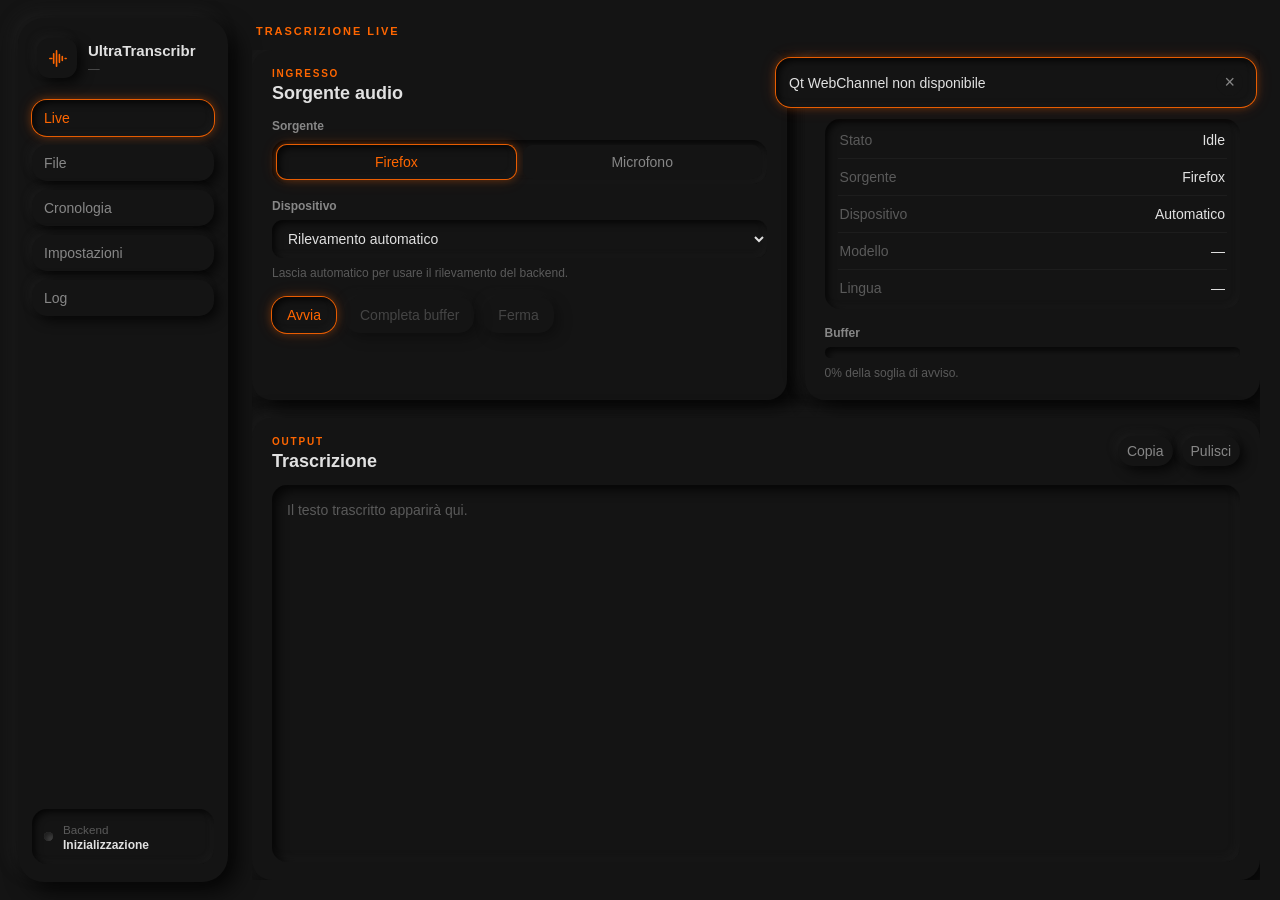
==== ui/web/index.html @ 5ec6c108 "feat(ui): add compact runtime session summaries" ====
<!doctype html>
<html lang="it">
<head>
  <meta charset="utf-8">
  <meta name="viewport" content="width=device-width,initial-scale=1">
  <meta name="color-scheme" content="dark">
  <title>UltraTranscribr</title>
  <link rel="stylesheet" href="styles.css">
  <link rel="stylesheet" href="history.css">
  <link rel="stylesheet" href="models.css">
  <link rel="stylesheet" href="runtime.css">
</head>
<body>
<div class="shell">
  <aside class="sidebar">
    <header class="brand">
      <span class="brand-mark" aria-hidden="true"><svg viewBox="0 0 24 24"><path d="M4 12h2m2-5v10m3-13v16m3-12v8m3-6v4m3-2h1"/></svg></span>
      <div><strong>UltraTranscribr</strong><small id="version">—</small></div>
    </header>
    <nav aria-label="Sezioni">
      <button class="nav active" data-view="live" aria-current="page">Live</button>
      <button class="nav" data-view="file">File</button>
      <button class="nav" data-view="history">Cronologia</button>
      <button class="nav" data-view="settings">Impostazioni</button>
      <button class="nav" data-view="logs">Log</button>
    </nav>
    <div class="backend-state"><span class="orb" id="global-orb" aria-hidden="true"></span><div><small>Backend</small><strong id="global-status">Inizializzazione</strong></div></div>
  </aside>

  <main>
    <header class="topbar"><p class="eyebrow" id="eyebrow">TRASCRIZIONE LIVE</p></header>

    <div id="notice" class="notice" role="status" aria-live="polite" hidden>
      <span id="notice-text"></span>
      <button type="button" id="notice-close" aria-label="Chiudi">×</button>
    </div>

    <section class="view active" data-panel="live">
      <div class="grid two session-grid">
        <section class="card input-card">
          <div class="card-head"><div><p class="kicker">INGRESSO</p><h2>Sorgente audio</h2></div></div>
          <fieldset>
            <legend>Sorgente</legend>
            <div class="segmented">
              <button type="button" class="segment active" data-source="firefox" aria-pressed="true">Firefox</button>
              <button type="button" class="segment" data-source="microphone" aria-pressed="false">Microfono</button>
            </div>
          </fieldset>
          <label for="live-device">Dispositivo</label>
          <select id="live-device"><option value="">Rilevamento automatico</option></select>
          <p class="help">Lascia automatico per usare il rilevamento del backend.</p>
          <div class="actions">
            <button id="live-start" class="button selected" type="button">Avvia</button>
            <button id="live-drain" class="button" type="button" disabled>Completa buffer</button>
            <button id="live-stop" class="button" type="button" disabled>Ferma</button>
          </div>
        </section>

        <section class="card status-card">
          <div class="card-head"><div><p class="kicker">SESSIONE</p><h2>Stato live</h2></div><span class="orb" id="live-orb" aria-hidden="true"></span></div>
          <dl class="metrics session-summary">
            <div><dt>Stato</dt><dd id="live-status">Idle</dd></div>
            <div><dt>Sorgente</dt><dd id="live-source-value">Firefox</dd></div>
            <div><dt>Dispositivo</dt><dd id="live-device-value">Automatico</dd></div>
            <div><dt>Modello</dt><dd id="live-model-value">—</dd></div>
            <div><dt>Lingua</dt><dd id="live-language-value">—</dd></div>
          </dl>
          <label for="buffer-progress">Buffer</label>
          <div class="progress" id="buffer-progress" role="progressbar" aria-valuemin="0" aria-valuemax="100" aria-valuenow="0"><span id="buffer-fill"></span></div>
          <p class="help compact-help"><span id="buffer-value">0%</span> della soglia di avviso.</p>
        </section>
      </div>

      <section class="card transcript-card">
        <div class="card-head"><div><p class="kicker">OUTPUT</p><h2>Trascrizione</h2></div><div class="toolbar"><button type="button" id="live-copy">Copia</button><button type="button" id="live-clear">Pulisci</button></div></div>
        <div id="live-transcript" class="transcript" tabindex="0" aria-live="polite"><p class="placeholder">Il testo trascritto apparirà qui.</p></div>
      </section>
    </section>

    <section class="view" data-panel="file" hidden>
      <div class="grid two session-grid file-session-grid">
        <section class="card input-card">
          <div class="card-head"><div><p class="kicker">MEDIA</p><h2>Trascrivi un file</h2></div></div>
          <label for="file-path">File audio o video</label>
          <div class="picker"><input id="file-path" type="text" readonly placeholder="Nessun file selezionato"><button id="file-pick" type="button">Sfoglia</button></div>
          <label class="toggle-row" for="song-mode"><span><strong>Modalità musica</strong><small>Preserva ripetizioni utili nei testi cantati.</small></span><input id="song-mode" type="checkbox"><i></i></label>
          <label class="toggle-row" for="isolate-vocals"><span><strong>Isola voce</strong><small>Usa Demucs se installato; solo in modalità musica.</small></span><input id="isolate-vocals" type="checkbox" disabled><i></i></label>
          <div class="actions"><button id="file-start" class="button selected" type="button">Trascrivi</button><button id="file-stop" class="button" type="button" disabled>Ferma</button></div>
        </section>

        <section class="card status-card">
          <div class="card-head"><div><p class="kicker">SESSIONE</p><h2>Elaborazione file</h2></div><span class="orb" id="file-orb" aria-hidden="true"></span></div>
          <dl class="metrics session-summary">
            <div><dt>Stato</dt><dd id="file-status">Idle</dd></div>
            <div><dt>Modello</dt><dd id="file-model-value">—</dd></div>
            <div><dt>Lingua</dt><dd id="file-language-value">—</dd></div>
            <div><dt>File</dt><dd id="file-name-value">—</dd></div>
          </dl>
          <div class="progress" id="file-progress" role="progressbar" aria-valuemin="0" aria-valuemax="100" aria-valuenow="0"><span id="file-fill"></span></div>
          <p class="help compact-help">Avanzamento: <span id="file-progress-value">0%</span>.</p>
        </section>
      </div>

      <section class="card transcript-card">
        <div class="card-head"><div><p class="kicker">OUTPUT</p><h2>Trascrizione file</h2></div><div class="toolbar"><button type="button" id="file-copy">Copia</button><button type="button" id="file-clear">Pulisci</button></div></div>
        <div id="file-transcript" class="transcript" tabindex="0" aria-live="polite"><p class="placeholder">Il testo trascritto apparirà qui.</p></div>
      </section>
    </section>

    <section class="view scroll-view" data-panel="history" hidden>
      <div class="history-grid">
        <section class="card">
          <div class="card-head"><div><p class="kicker">AUTOSAVE</p><h2>Trascrizioni recenti</h2></div><div class="toolbar"><button type="button" id="history-refresh">Aggiorna</button></div></div>
          <div id="history-list" class="history-list" aria-live="polite"><p class="empty-state">Nessuna trascrizione salvata.</p></div>
        </section>
        <section class="card">
          <div class="card-head">
            <div><p class="kicker">SESSIONE</p><h2 id="history-title">Seleziona una trascrizione</h2></div>
            <div class="toolbar"><button type="button" id="history-copy" disabled>Copia</button><button type="button" id="history-export" disabled>Esporta .txt</button><button type="button" id="history-delete" disabled>Elimina</button></div>
          </div>
          <dl class="history-meta" id="history-meta" hidden>
            <div><dt>Tipo</dt><dd id="history-kind">—</dd></div><div><dt>Stato</dt><dd id="history-status">—</dd></div><div><dt>Modello</dt><dd id="history-model">—</dd></div><div><dt>Lingua</dt><dd id="history-language">—</dd></div><div><dt>Avvio</dt><dd id="history-started">—</dd></div><div><dt>Sorgente</dt><dd id="history-source">—</dd></div>
          </dl>
          <div id="history-transcript" class="transcript history-transcript" tabindex="0"><p class="placeholder">Il contenuto della sessione selezionata apparirà qui.</p></div>
        </section>
      </div>
      <section class="card recovery-card">
        <div class="card-head"><div><p class="kicker">RECOVERY</p><h2>Audio non trascritto</h2></div></div>
        <p class="help">I recovery WAV possono essere ritrascritti con il modello e la lingua correnti. Il file originale resta disponibile finché non lo elimini esplicitamente.</p>
        <div id="recovery-list" class="recovery-list"><p class="empty-state">Nessun audio da recuperare.</p></div>
      </section>
    </section>

    <section class="view scroll-view" data-panel="settings" hidden>
      <form id="settings-form">
        <div class="settings-grid">
          <section class="card"><div class="card-head"><div><p class="kicker">TRASCRIZIONE</p><h2>Riconoscimento</h2></div></div><div class="fields two">
            <div><label for="s-model">Modello</label><select id="s-model" name="model_size"></select></div><div><label for="s-language">Lingua</label><input id="s-language" name="language" type="text" spellcheck="false"></div>
            <div><label for="s-source">Sorgente predefinita</label><select id="s-source" name="audio_source"><option value="firefox">Firefox</option><option value="microphone">Microfono</option></select></div><div><label for="s-beam">Beam size</label><input id="s-beam" name="beam_size" type="number" min="1" max="64"></div>
          </div><label class="toggle-row" for="s-vad"><span><strong>VAD</strong><small>Voice activity detection del server.</small></span><input id="s-vad" name="vad_filter" type="checkbox"><i></i></label><div class="fields two"><div><label for="s-vad-silence">Silenzio VAD (ms)</label><input id="s-vad-silence" name="vad_min_silence_ms" type="number" min="0" max="10000"></div><div><label for="s-buffer">Soglia buffer</label><input id="s-buffer" name="buffer_warn_threshold" type="number" min="1"></div></div></section>
          <section class="card"><div class="card-head"><div><p class="kicker">AUDIO</p><h2>Acquisizione</h2></div></div><div class="fields two"><div><label for="s-chunk">Chunk (ms)</label><input id="s-chunk" name="chunk_ms" type="number" min="100" max="10000" step="100"></div><div><label for="s-channels">Canali</label><select id="s-channels" name="channels"><option value="1">Mono</option><option value="2">Stereo</option></select></div><div class="wide"><label for="s-sink">Sink/dispositivo forzato</label><input id="s-sink" name="sink_name" type="text" placeholder="Vuoto = automatico"></div><div class="wide"><label for="s-keyword">Keyword ricerca sink</label><input id="s-keyword" name="sink_search_keyword" type="text"></div></div></section>
          <section class="card model-manager-card"><div class="card-head"><div><p class="kicker">MODELLI</p><h2>Gestione modelli Whisper</h2></div><div class="toolbar"><button type="button" id="models-refresh">Aggiorna</button></div></div><p class="help">Scarica in anticipo i modelli disponibili o libera spazio. I download interrotti vengono ripresi dal file parziale quando possibile.</p><div id="model-list" class="model-list" aria-live="polite"><p class="model-empty">Lettura modelli in corso…</p></div></section>
          <section class="card"><div class="card-head"><div><p class="kicker">BACKEND</p><h2>SYCL</h2></div></div><div class="fields two"><div><label for="s-port">Porta server</label><input id="s-port" name="server_port" type="number" min="1" max="65535"></div><div><label for="s-gpu">GPU layers</label><input id="s-gpu" name="gpu_layers" type="number" min="0"></div><div><label for="s-compute">Compute type</label><input id="s-compute" name="compute_type" type="text"></div><div><label for="s-device">Device</label><input id="s-device" value="sycl" readonly></div><div><label for="s-rate">Sample rate</label><input id="s-rate" value="16000 Hz" readonly></div><div><label for="s-dtype">Formato</label><input id="s-dtype" value="float32" readonly></div></div><p class="help">I parametri di avvio di whisper-server vengono applicati integralmente al successivo avvio dell'app.</p></section>
          <section class="card"><div class="card-head"><div><p class="kicker">FINESTRA</p><h2>Dimensioni</h2></div></div><div class="fields two"><div><label for="s-width">Larghezza</label><input id="s-width" name="window_width" type="number" min="1200"></div><div><label for="s-height">Altezza</label><input id="s-height" name="window_height" type="number" min="800"></div></div><p class="help">Dimensione minima supportata: 1200 × 800.</p></section>
          <section class="card"><div class="card-head"><div><p class="kicker">CRONOLOGIA</p><h2>Conservazione</h2></div></div><div class="fields"><div><label for="s-retention">Conserva per giorni</label><input id="s-retention" name="history_retention_days" type="number" min="0" max="3650"></div></div><p class="help">Default 90 giorni. Imposta 0 per conservare le trascrizioni senza scadenza automatica.</p></section>
        </div>
        <section class="card save-card"><div><p class="kicker">SALVATAGGIO</p><h2>Applica configurazione</h2><p class="help">I valori vengono validati dal modello Settings Python.</p></div><button id="settings-save" class="button selected" type="submit">Salva impostazioni</button></section>
      </form>
    </section>

    <section class="view scroll-view" data-panel="logs" hidden>
      <div class="logs-grid">
        <section class="card"><div class="card-head"><div><p class="kicker">RUNTIME</p><h2>Log applicazione</h2></div><div class="toolbar"><label class="check"><input id="log-auto" type="checkbox" checked> Auto-scroll</label><button id="log-refresh" type="button">Aggiorna</button><button id="log-copy" type="button">Copia</button></div></div><pre id="log-output" class="log" tabindex="0">In attesa del bridge Python…</pre></section>
        <section class="card"><div class="card-head"><div><p class="kicker">AUDIO</p><h2>Diagnostica dispositivi</h2></div><button id="diagnostics-run" class="button" type="button">Esegui</button></div><p class="help">Interroga gli strumenti già presenti nel backend per sounddevice e PulseAudio/PipeWire.</p><pre id="diagnostics-output" class="log compact" tabindex="0">Nessuna diagnostica eseguita.</pre></section>
      </div>
    </section>
  </main>
</div>
<script src="qrc:///qtwebchannel/qwebchannel.js"></script>
<script src="app.js"></script>
</body>
</html>
---- ui/web/styles.css ----
:root {
  --surface: rgb(20, 20, 20);
  --accent: rgb(255, 102, 0);
  --text-primary: rgb(225, 225, 225);
  --text-secondary: rgb(135, 135, 135);
  --text-muted: rgb(90, 90, 90);
  --accent-border: rgba(255, 102, 0, .88);
  --accent-glow: rgba(255, 102, 0, .36);
  --accent-glow-soft: rgba(255, 102, 0, .16);
  --shadow-raised: 9px 9px 22px rgba(0, 0, 0, .78), -7px -7px 18px rgba(75, 75, 75, .15);
  --shadow-raised-soft: 5px 5px 12px rgba(0, 0, 0, .66), -4px -4px 10px rgba(75, 75, 75, .12);
  --shadow-inset: inset 5px 5px 11px rgba(0, 0, 0, .72), inset -4px -4px 9px rgba(75, 75, 75, .11);
  --shadow-inset-small: inset 3px 3px 7px rgba(0, 0, 0, .72), inset -3px -3px 6px rgba(75, 75, 75, .10);
  --shadow-active: inset 3px 3px 7px rgba(0, 0, 0, .72), inset -3px -3px 6px rgba(75, 75, 75, .10), 0 0 0 1px var(--accent-border), 0 0 8px var(--accent-glow), 0 0 17px var(--accent-glow-soft);
  --radius-xl: 26px;
  --radius-lg: 20px;
  --radius-md: 15px;
  --radius-sm: 11px;
}

* { box-sizing: border-box; }
html, body { margin: 0; width: 100%; height: 100%; overflow: hidden; background: var(--surface); color: var(--text-primary); font-family: Inter, ui-sans-serif, -apple-system, BlinkMacSystemFont, "Segoe UI", sans-serif; }
body { font-size: 14px; }
button, input, select { font: inherit; color: inherit; }
button { cursor: pointer; }
button:disabled, input:disabled, select:disabled { opacity: .42; cursor: not-allowed; }
svg { stroke: currentColor; stroke-width: 1.7; stroke-linecap: round; stroke-linejoin: round; fill: none; }
[hidden] { display: none !important; }

.shell { width: 100%; height: 100vh; min-height: 0; display: grid; grid-template-columns: 210px minmax(0, 1fr); gap: 22px; padding: 18px; overflow: hidden; background: var(--surface); }
.sidebar, .card, .notice { background: var(--surface); box-shadow: var(--shadow-raised); }
.sidebar { height: 100%; min-height: 0; overflow: hidden; border-radius: var(--radius-xl); padding: 18px 14px; display: flex; flex-direction: column; gap: 20px; }
.brand { display: flex; align-items: center; gap: 11px; padding: 2px 5px; }
.brand-mark { width: 40px; height: 40px; display: grid; place-items: center; border-radius: 13px; background: var(--surface); box-shadow: var(--shadow-raised-soft); color: var(--accent); }
.brand-mark svg { width: 23px; height: 23px; }
.brand strong { display: block; font-size: 15px; }
.brand small, .backend-state small { display: block; color: var(--text-muted); margin-top: 2px; }
.sidebar nav { display: grid; gap: 9px; }
.nav, .toolbar button, .picker button, #notice-close { border: 0; background: var(--surface); color: var(--text-secondary); border-radius: var(--radius-md); padding: 10px 12px; box-shadow: var(--shadow-raised-soft); transition: color 180ms ease, box-shadow 220ms ease, transform 180ms ease; text-align: left; }
.nav:hover, .toolbar button:hover, .picker button:hover { color: var(--text-primary); box-shadow: 7px 7px 16px rgba(0, 0, 0, .72), -5px -5px 13px rgba(75, 75, 75, .14); }
.nav:active, .toolbar button:active, .picker button:active, .button:active { transform: scale(.98); box-shadow: var(--shadow-inset-small); }
.nav.active { color: var(--accent); box-shadow: var(--shadow-active); }
.backend-state { margin-top: auto; padding: 12px; display: flex; align-items: center; gap: 10px; border-radius: var(--radius-md); box-shadow: var(--shadow-inset-small); background: var(--surface); }
.backend-state strong { display: block; font-size: 12px; margin-top: 2px; }
.orb { display: inline-block; width: 9px; height: 9px; border-radius: 50%; background: var(--text-muted); box-shadow: var(--shadow-inset-small); flex: 0 0 auto; }
.orb.active { background: var(--accent); box-shadow: 0 0 0 1px var(--accent-border), 0 0 9px var(--accent-glow); }

main { min-width: 0; min-height: 0; height: 100%; overflow: hidden; padding: 2px; display: flex; flex-direction: column; }
.topbar { flex: 0 0 auto; padding: 5px 4px 13px; }
.eyebrow, .kicker { margin: 0; color: var(--accent); font-size: 10px; font-weight: 800; letter-spacing: .18em; }
.eyebrow { font-size: 11px; }
.notice { position: fixed; z-index: 1000; top: 58px; right: 24px; width: min(480px, calc(100vw - 48px)); border-radius: var(--radius-md); padding: 11px 13px; display: flex; align-items: center; justify-content: space-between; gap: 12px; color: var(--text-secondary); box-shadow: var(--shadow-active); }
.notice.error { color: var(--text-primary); }
#notice-close { padding: 3px 8px; box-shadow: none; font-size: 18px; }

.view { min-width: 0; min-height: 0; flex: 1 1 auto; }
.view.active { display: flex; flex-direction: column; overflow: hidden; }
.scroll-view.active { overflow: auto; padding: 2px 8px 10px 2px; scrollbar-gutter: stable; }
.grid, .settings-grid, .logs-grid { display: grid; gap: 18px; }
.grid.two { grid-template-columns: minmax(0, 1.08fr) minmax(300px, .92fr); }
.session-grid { flex: 0 0 auto; }
.settings-grid { grid-template-columns: repeat(2, minmax(0, 1fr)); }
.logs-grid { grid-template-columns: minmax(0, 1.35fr) minmax(300px, .65fr); }

.card { border-radius: var(--radius-lg); padding: 18px 20px; margin-bottom: 18px; }
.card-head { display: flex; align-items: flex-start; justify-content: space-between; gap: 14px; margin-bottom: 15px; }
.card h2 { font-size: 18px; margin: 4px 0 0; }
.help { color: var(--text-muted); font-size: 12px; line-height: 1.4; margin: 7px 0 13px; }
.compact-help { margin-bottom: 0; }
label, legend { display: block; color: var(--text-secondary); font-size: 12px; font-weight: 650; margin: 0 0 7px; }
fieldset { border: 0; padding: 0; margin: 0 0 15px; }
legend { padding: 0; }
.segmented { display: grid; grid-template-columns: 1fr 1fr; gap: 7px; padding: 5px; border-radius: var(--radius-md); background: var(--surface); box-shadow: var(--shadow-inset-small); }
.segment { border: 0; border-radius: 10px; padding: 9px; background: var(--surface); color: var(--text-secondary); transition: color 180ms ease, box-shadow 220ms ease, transform 180ms ease; }
.segment.active { color: var(--accent); box-shadow: var(--shadow-active); }
.segment:active { transform: scale(.98); }
input, select { width: 100%; border: 0; outline: 0; border-radius: var(--radius-sm); padding: 10px 12px; background: var(--surface); box-shadow: var(--shadow-inset-small); color: var(--text-primary); transition: box-shadow 220ms ease; color-scheme: dark; }
select { appearance: auto; }
input::placeholder { color: var(--text-muted); }
input[readonly] { color: var(--text-muted); }
.fields { display: grid; gap: 13px; margin: 14px 0; }
.fields.two { grid-template-columns: repeat(2, minmax(0, 1fr)); }
.fields .wide { grid-column: 1 / -1; }
.actions, .toolbar, .picker, .save-card { display: flex; align-items: center; gap: 9px; }
.actions { flex-wrap: wrap; margin-top: 15px; }
.button { border: 0; border-radius: var(--radius-md); padding: 10px 15px; background: var(--surface); color: var(--text-secondary); box-shadow: var(--shadow-raised-soft); transition: color 180ms ease, box-shadow 220ms ease, transform 180ms ease; }
.button:hover { color: var(--text-primary); }
.button.selected { color: var(--accent); box-shadow: var(--shadow-active); }
.picker { align-items: stretch; }
.picker input { min-width: 0; flex: 1; }
.picker button { white-space: nowrap; }
.toggle-row { display: flex; align-items: center; justify-content: space-between; gap: 16px; margin: 12px 0; padding: 11px 13px; border-radius: var(--radius-md); background: var(--surface); box-shadow: var(--shadow-inset-small); cursor: pointer; }
.toggle-row span { min-width: 0; }
.toggle-row strong, .toggle-row small { display: block; }
.toggle-row strong { color: var(--text-primary); font-size: 13px; }
.toggle-row small { color: var(--text-muted); font-weight: 400; line-height: 1.35; margin-top: 2px; }
.toggle-row input { position: absolute; opacity: 0; width: 1px; height: 1px; }
.toggle-row i { width: 40px; height: 22px; flex: 0 0 auto; border-radius: 99px; background: var(--surface); box-shadow: var(--shadow-inset-small); position: relative; }
.toggle-row i::after { content: ""; position: absolute; top: 4px; left: 5px; width: 14px; height: 14px; border-radius: 50%; background: var(--text-muted); box-shadow: var(--shadow-raised-soft); transition: left 180ms ease, background 180ms ease, box-shadow 220ms ease; }
.toggle-row input:checked + i { box-shadow: var(--shadow-active); }
.toggle-row input:checked + i::after { left: 21px; background: var(--accent); box-shadow: 0 0 8px var(--accent-glow); }
.toggle-row input:focus-visible + i { outline: 1px solid var(--accent); outline-offset: 3px; box-shadow: var(--shadow-active); }

.metrics { display: grid; gap: 0; margin: 0 0 17px; border-radius: var(--radius-md); box-shadow: var(--shadow-inset-small); padding: 3px 13px; }
.metrics div { display: flex; justify-content: space-between; gap: 16px; padding: 10px 2px; border-top: 1px solid rgba(255, 255, 255, .04); }
.metrics div:first-child { border-top: 0; }
.metrics dt { color: var(--text-muted); }
.metrics dd { margin: 0; color: var(--text-primary); text-align: right; }
.progress { height: 11px; padding: 3px; border-radius: 99px; background: var(--surface); box-shadow: var(--shadow-inset-small); overflow: hidden; }
.progress span { display: block; width: 0; height: 100%; border-radius: 99px; background: var(--accent); box-shadow: 0 0 8px rgba(255, 102, 0, .25); transition: width 220ms ease; }
.transcript-card { flex: 1 1 auto; min-height: 0; margin-bottom: 0; display: flex; flex-direction: column; }
.transcript-card .card-head { flex: 0 0 auto; margin-bottom: 13px; }
.transcript { flex: 1 1 auto; min-height: 105px; overflow: auto; padding: 15px; border-radius: var(--radius-md); background: var(--surface); box-shadow: var(--shadow-inset); line-height: 1.55; white-space: pre-wrap; }
.placeholder { color: var(--text-muted); margin: 0; }
.toolbar { flex-wrap: wrap; justify-content: flex-end; }
.toolbar button { padding: 7px 9px; text-align: center; }
.check { margin: 0; display: flex; align-items: center; gap: 6px; font-weight: 500; }
.check input { width: auto; box-shadow: none; accent-color: var(--accent); }
.save-card { justify-content: space-between; }
.save-card .help { margin-bottom: 0; }
.log { min-height: 260px; max-height: 54vh; overflow: auto; margin: 0; padding: 15px; border-radius: var(--radius-md); background: var(--surface); box-shadow: var(--shadow-inset); color: var(--text-secondary); font: 12px/1.55 ui-monospace, SFMono-Regular, Menlo, Consolas, monospace; white-space: pre-wrap; word-break: break-word; }
.log.compact { min-height: 180px; max-height: 32vh; }
.transcript::-webkit-scrollbar, .log::-webkit-scrollbar, .scroll-view::-webkit-scrollbar { width: 9px; }
.transcript::-webkit-scrollbar-thumb, .log::-webkit-scrollbar-thumb, .scroll-view::-webkit-scrollbar-thumb { background: rgb(52, 52, 52); border: 3px solid var(--surface); border-radius: 99px; }

button:focus-visible, input:focus-visible, select:focus-visible, .transcript:focus-visible, .log:focus-visible { outline: 1px solid var(--accent); outline-offset: 3px; box-shadow: 0 0 0 1px var(--accent-border), 0 0 9px var(--accent-glow); }

@media (max-height: 780px) {
  .shell { padding: 14px; gap: 18px; }
  .sidebar { padding: 14px 12px; gap: 15px; }
  .brand-mark { width: 36px; height: 36px; }
  .nav { padding: 8px 10px; }
  .topbar { padding-bottom: 9px; }
  .card { padding: 14px 16px; margin-bottom: 14px; }
  .card-head { margin-bottom: 11px; }
  fieldset { margin-bottom: 11px; }
  .help { margin: 5px 0 9px; }
  .actions { margin-top: 11px; }
  .metrics { margin-bottom: 12px; }
  .metrics div { padding: 8px 2px; }
  .toggle-row { margin: 9px 0; padding: 9px 11px; }
  .transcript { min-height: 80px; padding: 12px; }
}

@media (max-width: 1120px) {
  .grid.two, .logs-grid { grid-template-columns: 1fr; }
  .session-grid { overflow: auto; padding-right: 5px; }
  .transcript-card { flex: 0 0 min(34vh, 280px); }
  .settings-grid { grid-template-columns: 1fr; }
}

@media (max-width: 820px) {
  .shell { grid-template-columns: 1fr; grid-template-rows: auto minmax(0, 1fr); padding: 12px; gap: 14px; }
  .sidebar { height: auto; overflow: visible; padding: 12px; gap: 12px; }
  .brand { display: none; }
  .sidebar nav { grid-template-columns: repeat(4, minmax(0, 1fr)); }
  .nav { text-align: center; padding: 9px 5px; }
  .backend-state { display: none; }
  main { min-height: 0; }
  .topbar { padding: 1px 2px 9px; }
}

@media (max-width: 590px) {
  .sidebar nav { grid-template-columns: repeat(2, minmax(0, 1fr)); }
  .card { padding: 14px; border-radius: var(--radius-md); }
  .fields.two { grid-template-columns: 1fr; }
  .settings-grid { gap: 0; }
  .save-card { align-items: flex-start; flex-direction: column; }
  .save-card .button { width: 100%; }
  .toolbar { justify-content: flex-start; }
  .notice { top: 16px; right: 16px; width: calc(100vw - 32px); }
}

@media (prefers-reduced-motion: reduce) {
  *, *::before, *::after { scroll-behavior: auto !important; transition-duration: .01ms !important; animation-duration: .01ms !important; animation-iteration-count: 1 !important; }
}
---- ui/web/history.css ----
.history-grid {
  display: grid;
  grid-template-columns: minmax(320px, .72fr) minmax(0, 1.28fr);
  gap: 18px;
}

.history-list,
.recovery-list {
  display: grid;
  gap: 9px;
}

.history-list {
  max-height: 56vh;
  overflow: auto;
  padding: 3px 8px 3px 3px;
}

.history-item {
  width: 100%;
  border: 0;
  border-radius: var(--radius-md);
  padding: 12px 13px;
  text-align: left;
  background: var(--surface);
  color: var(--text-secondary);
  box-shadow: var(--shadow-raised-soft);
}

.history-item:hover,
.history-item.active {
  color: var(--text-primary);
}

.history-item.active {
  box-shadow: var(--shadow-active);
}

.history-item strong,
.history-item small,
.history-item span {
  display: block;
}

.history-item strong {
  color: var(--text-primary);
  margin-bottom: 5px;
}

.history-item span {
  font-size: 12px;
  color: var(--text-secondary);
}

.history-item small {
  color: var(--text-muted);
  margin-top: 5px;
  white-space: nowrap;
  overflow: hidden;
  text-overflow: ellipsis;
}

.history-meta {
  display: grid;
  grid-template-columns: repeat(2, minmax(0, 1fr));
  gap: 8px 16px;
  margin-bottom: 13px;
}

.history-meta div {
  min-width: 0;
}

.history-meta dt {
  color: var(--text-muted);
  font-size: 11px;
  margin-bottom: 3px;
}

.history-meta dd {
  margin: 0;
  overflow: hidden;
  text-overflow: ellipsis;
  white-space: nowrap;
}

.history-transcript {
  min-height: 270px;
  max-height: 48vh;
}

.recovery-card {
  margin-bottom: 0;
}

.recovery-item {
  display: grid;
  grid-template-columns: minmax(0, 1fr) auto;
  gap: 12px;
  align-items: center;
  padding: 10px 12px;
  border-radius: var(--radius-md);
  box-shadow: var(--shadow-inset-small);
}

.recovery-item strong,
.recovery-item small {
  display: block;
}

.recovery-item strong {
  overflow: hidden;
  text-overflow: ellipsis;
  white-space: nowrap;
}

.recovery-item small {
  color: var(--text-muted);
  margin-top: 3px;
  overflow: hidden;
  text-overflow: ellipsis;
  white-space: nowrap;
}

.recovery-actions {
  display: flex;
  align-items: center;
  justify-content: flex-end;
  gap: 8px;
}

.compact-button {
  padding: 7px 10px;
  white-space: nowrap;
}

.empty-state {
  color: var(--text-muted);
  margin: 0;
  padding: 14px;
  border-radius: var(--radius-md);
  box-shadow: var(--shadow-inset-small);
}

.history-list::-webkit-scrollbar { width: 9px; }
.history-list::-webkit-scrollbar-thumb {
  background: rgb(52, 52, 52);
  border: 3px solid var(--surface);
  border-radius: 99px;
}

@media (max-width: 1120px) {
  .history-grid { grid-template-columns: 1fr; }
  .history-list { max-height: 32vh; }
}

@media (max-width: 760px) {
  .recovery-item { grid-template-columns: 1fr; }
  .recovery-actions { justify-content: flex-start; }
}
---- ui/web/models.css ----
.model-manager-card {
  grid-column: 1 / -1;
}

.model-list {
  display: grid;
  gap: 10px;
}

.model-row {
  display: grid;
  grid-template-columns: minmax(160px, .9fr) minmax(260px, 1.5fr) auto;
  gap: 16px;
  align-items: center;
  padding: 12px 14px;
  border-radius: var(--radius-md);
  background: var(--surface);
  box-shadow: var(--shadow-inset-small);
}

.model-main,
.model-progress-wrap {
  min-width: 0;
}

.model-main strong,
.model-main small {
  display: block;
}

.model-main strong {
  color: var(--text-primary);
  margin-bottom: 4px;
}

.model-main small,
.model-progress-label {
  color: var(--text-muted);
  font-size: 11px;
}

.model-status-line {
  display: flex;
  align-items: center;
  gap: 8px;
  margin-bottom: 7px;
}

.model-state {
  color: var(--text-secondary);
  font-size: 12px;
  font-weight: 700;
}

.model-state.installed {
  color: var(--accent);
}

.model-progress-wrap .progress {
  margin-bottom: 5px;
}

.model-actions {
  display: flex;
  gap: 8px;
  justify-content: flex-end;
}

.model-actions .button {
  padding: 8px 11px;
  white-space: nowrap;
}

.model-empty {
  color: var(--text-muted);
  padding: 12px;
  border-radius: var(--radius-md);
  box-shadow: var(--shadow-inset-small);
}

@media (max-width: 900px) {
  .model-row {
    grid-template-columns: 1fr;
  }
  .model-actions {
    justify-content: flex-start;
  }
}
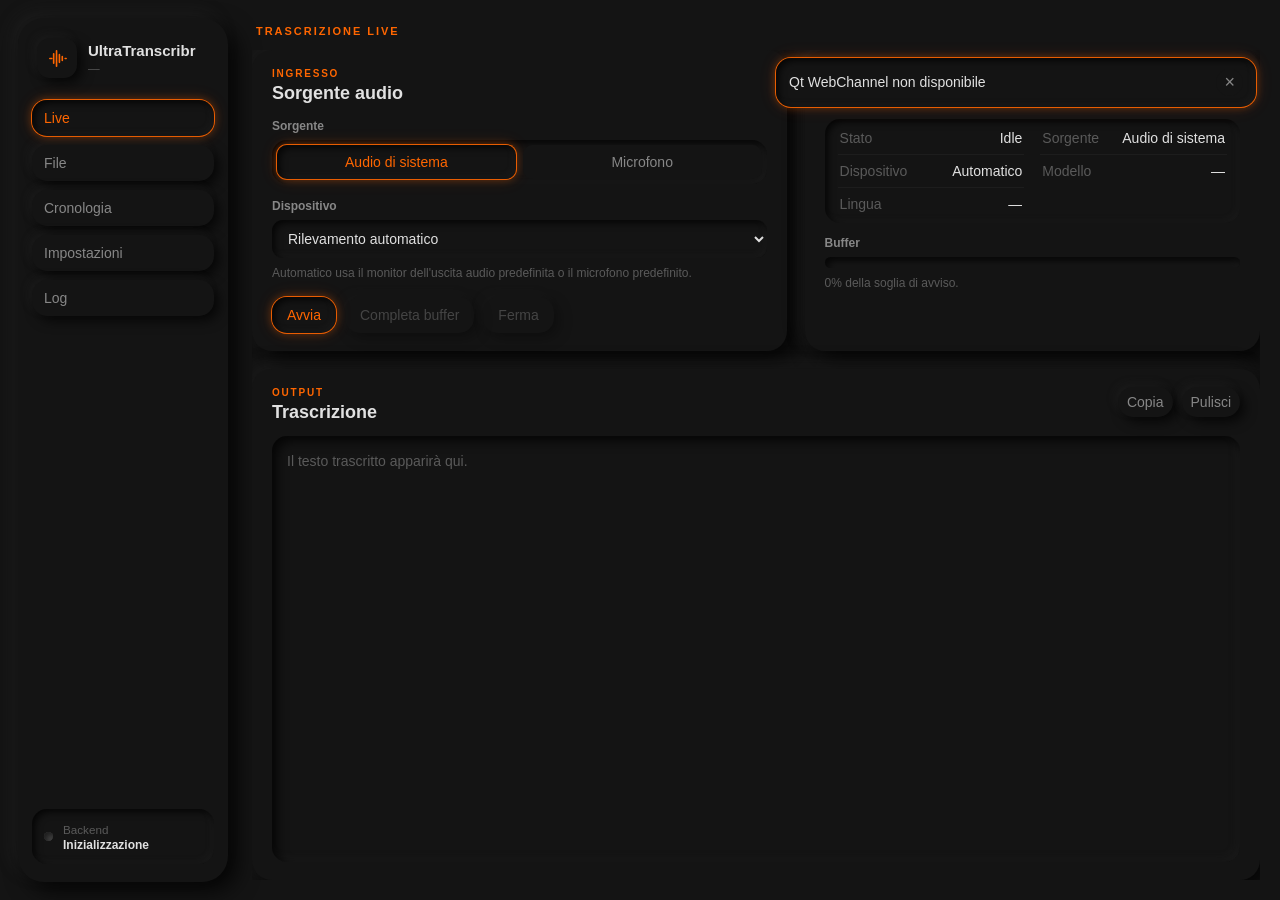
==== commit 599de568: "feat(ui): expose system audio instead of Firefox" ====
--- a/ui/web/index.html
+++ b/ui/web/index.html
@@ -42,13 +42,13 @@
           <fieldset>
             <legend>Sorgente</legend>
             <div class="segmented">
-              <button type="button" class="segment active" data-source="firefox" aria-pressed="true">Firefox</button>
+              <button type="button" class="segment active" data-source="system" aria-pressed="true">Audio di sistema</button>
               <button type="button" class="segment" data-source="microphone" aria-pressed="false">Microfono</button>
             </div>
           </fieldset>
           <label for="live-device">Dispositivo</label>
           <select id="live-device"><option value="">Rilevamento automatico</option></select>
-          <p class="help">Lascia automatico per usare il rilevamento del backend.</p>
+          <p class="help">Automatico usa il monitor dell'uscita audio predefinita o il microfono predefinito.</p>
           <div class="actions">
             <button id="live-start" class="button selected" type="button">Avvia</button>
             <button id="live-drain" class="button" type="button" disabled>Completa buffer</button>
@@ -60,7 +60,7 @@
           <div class="card-head"><div><p class="kicker">SESSIONE</p><h2>Stato live</h2></div><span class="orb" id="live-orb" aria-hidden="true"></span></div>
           <dl class="metrics session-summary">
             <div><dt>Stato</dt><dd id="live-status">Idle</dd></div>
-            <div><dt>Sorgente</dt><dd id="live-source-value">Firefox</dd></div>
+            <div><dt>Sorgente</dt><dd id="live-source-value">Audio di sistema</dd></div>
             <div><dt>Dispositivo</dt><dd id="live-device-value">Automatico</dd></div>
             <div><dt>Modello</dt><dd id="live-model-value">—</dd></div>
             <div><dt>Lingua</dt><dd id="live-language-value">—</dd></div>
@@ -136,9 +136,9 @@
         <div class="settings-grid">
           <section class="card"><div class="card-head"><div><p class="kicker">TRASCRIZIONE</p><h2>Riconoscimento</h2></div></div><div class="fields two">
             <div><label for="s-model">Modello</label><select id="s-model" name="model_size"></select></div><div><label for="s-language">Lingua</label><input id="s-language" name="language" type="text" spellcheck="false"></div>
-            <div><label for="s-source">Sorgente predefinita</label><select id="s-source" name="audio_source"><option value="firefox">Firefox</option><option value="microphone">Microfono</option></select></div><div><label for="s-beam">Beam size</label><input id="s-beam" name="beam_size" type="number" min="1" max="64"></div>
+            <div><label for="s-source">Sorgente predefinita</label><select id="s-source" name="audio_source"><option value="system">Audio di sistema</option><option value="microphone">Microfono</option></select></div><div><label for="s-beam">Beam size</label><input id="s-beam" name="beam_size" type="number" min="1" max="64"></div>
           </div><label class="toggle-row" for="s-vad"><span><strong>VAD</strong><small>Voice activity detection del server.</small></span><input id="s-vad" name="vad_filter" type="checkbox"><i></i></label><div class="fields two"><div><label for="s-vad-silence">Silenzio VAD (ms)</label><input id="s-vad-silence" name="vad_min_silence_ms" type="number" min="0" max="10000"></div><div><label for="s-buffer">Soglia buffer</label><input id="s-buffer" name="buffer_warn_threshold" type="number" min="1"></div></div></section>
-          <section class="card"><div class="card-head"><div><p class="kicker">AUDIO</p><h2>Acquisizione</h2></div></div><div class="fields two"><div><label for="s-chunk">Chunk (ms)</label><input id="s-chunk" name="chunk_ms" type="number" min="100" max="10000" step="100"></div><div><label for="s-channels">Canali</label><select id="s-channels" name="channels"><option value="1">Mono</option><option value="2">Stereo</option></select></div><div class="wide"><label for="s-sink">Sink/dispositivo forzato</label><input id="s-sink" name="sink_name" type="text" placeholder="Vuoto = automatico"></div><div class="wide"><label for="s-keyword">Keyword ricerca sink</label><input id="s-keyword" name="sink_search_keyword" type="text"></div></div></section>
+          <section class="card"><div class="card-head"><div><p class="kicker">AUDIO</p><h2>Acquisizione</h2></div></div><div class="fields two"><div><label for="s-chunk">Chunk (ms)</label><input id="s-chunk" name="chunk_ms" type="number" min="100" max="10000" step="100"></div><div><label for="s-channels">Canali</label><select id="s-channels" name="channels"><option value="1">Mono</option><option value="2">Stereo</option></select></div><div class="wide"><label for="s-sink">Sink/dispositivo forzato</label><input id="s-sink" name="sink_name" type="text" placeholder="Vuoto = automatico"></div><div class="wide"><label for="s-keyword">Filtro microfono (opzionale)</label><input id="s-keyword" name="sink_search_keyword" type="text" placeholder="Vuoto = microfono predefinito"></div></div></section>
           <section class="card model-manager-card"><div class="card-head"><div><p class="kicker">MODELLI</p><h2>Gestione modelli Whisper</h2></div><div class="toolbar"><button type="button" id="models-refresh">Aggiorna</button></div></div><p class="help">Scarica in anticipo i modelli disponibili o libera spazio. I download interrotti vengono ripresi dal file parziale quando possibile.</p><div id="model-list" class="model-list" aria-live="polite"><p class="model-empty">Lettura modelli in corso…</p></div></section>
           <section class="card"><div class="card-head"><div><p class="kicker">BACKEND</p><h2>SYCL</h2></div></div><div class="fields two"><div><label for="s-port">Porta server</label><input id="s-port" name="server_port" type="number" min="1" max="65535"></div><div><label for="s-gpu">GPU layers</label><input id="s-gpu" name="gpu_layers" type="number" min="0"></div><div><label for="s-compute">Compute type</label><input id="s-compute" name="compute_type" type="text"></div><div><label for="s-device">Device</label><input id="s-device" value="sycl" readonly></div><div><label for="s-rate">Sample rate</label><input id="s-rate" value="16000 Hz" readonly></div><div><label for="s-dtype">Formato</label><input id="s-dtype" value="float32" readonly></div></div><p class="help">I parametri di avvio di whisper-server vengono applicati integralmente al successivo avvio dell'app.</p></section>
           <section class="card"><div class="card-head"><div><p class="kicker">FINESTRA</p><h2>Dimensioni</h2></div></div><div class="fields two"><div><label for="s-width">Larghezza</label><input id="s-width" name="window_width" type="number" min="1200"></div><div><label for="s-height">Altezza</label><input id="s-height" name="window_height" type="number" min="800"></div></div><p class="help">Dimensione minima supportata: 1200 × 800.</p></section>
@@ -151,7 +151,7 @@
     <section class="view scroll-view" data-panel="logs" hidden>
       <div class="logs-grid">
         <section class="card"><div class="card-head"><div><p class="kicker">RUNTIME</p><h2>Log applicazione</h2></div><div class="toolbar"><label class="check"><input id="log-auto" type="checkbox" checked> Auto-scroll</label><button id="log-refresh" type="button">Aggiorna</button><button id="log-copy" type="button">Copia</button></div></div><pre id="log-output" class="log" tabindex="0">In attesa del bridge Python…</pre></section>
-        <section class="card"><div class="card-head"><div><p class="kicker">AUDIO</p><h2>Diagnostica dispositivi</h2></div><button id="diagnostics-run" class="button" type="button">Esegui</button></div><p class="help">Interroga gli strumenti già presenti nel backend per sounddevice e PulseAudio/PipeWire.</p><pre id="diagnostics-output" class="log compact" tabindex="0">Nessuna diagnostica eseguita.</pre></section>
+        <section class="card"><div class="card-head"><div><p class="kicker">AUDIO</p><h2>Diagnostica dispositivi</h2></div><button id="diagnostics-run" class="button" type="button">Esegui</button></div><p class="help">Mostra output predefinito, monitor di sistema, dispositivi sounddevice e sorgenti PipeWire/PulseAudio.</p><pre id="diagnostics-output" class="log compact" tabindex="0">Nessuna diagnostica eseguita.</pre></section>
       </div>
     </section>
   </main>
--- a/ui/web/runtime.css
+++ b/ui/web/runtime.css
@@ -0,0 +1,47 @@
+#notice-text {
+  white-space: pre-line;
+  line-height: 1.45;
+}
+
+#global-orb.working {
+  background: var(--accent);
+  opacity: .72;
+  box-shadow: 0 0 0 1px var(--accent-border), 0 0 7px var(--accent-glow-soft);
+}
+
+#global-orb.error {
+  background: var(--accent);
+  box-shadow: 0 0 0 1px var(--accent-border), 0 0 10px var(--accent-glow), 0 0 18px var(--accent-glow-soft);
+}
+
+.metrics.session-summary {
+  grid-template-columns: repeat(2, minmax(0, 1fr));
+  column-gap: 16px;
+  margin-bottom: 13px;
+}
+
+.metrics.session-summary div {
+  min-width: 0;
+  padding: 8px 2px;
+}
+
+.metrics.session-summary div:nth-child(-n + 2) {
+  border-top: 0;
+}
+
+.metrics.session-summary dt,
+.metrics.session-summary dd {
+  min-width: 0;
+}
+
+.metrics.session-summary dd {
+  overflow: hidden;
+  text-overflow: ellipsis;
+  white-space: nowrap;
+}
+
+@media (max-height: 860px) {
+  .metrics.session-summary div {
+    padding: 6px 2px;
+  }
+}
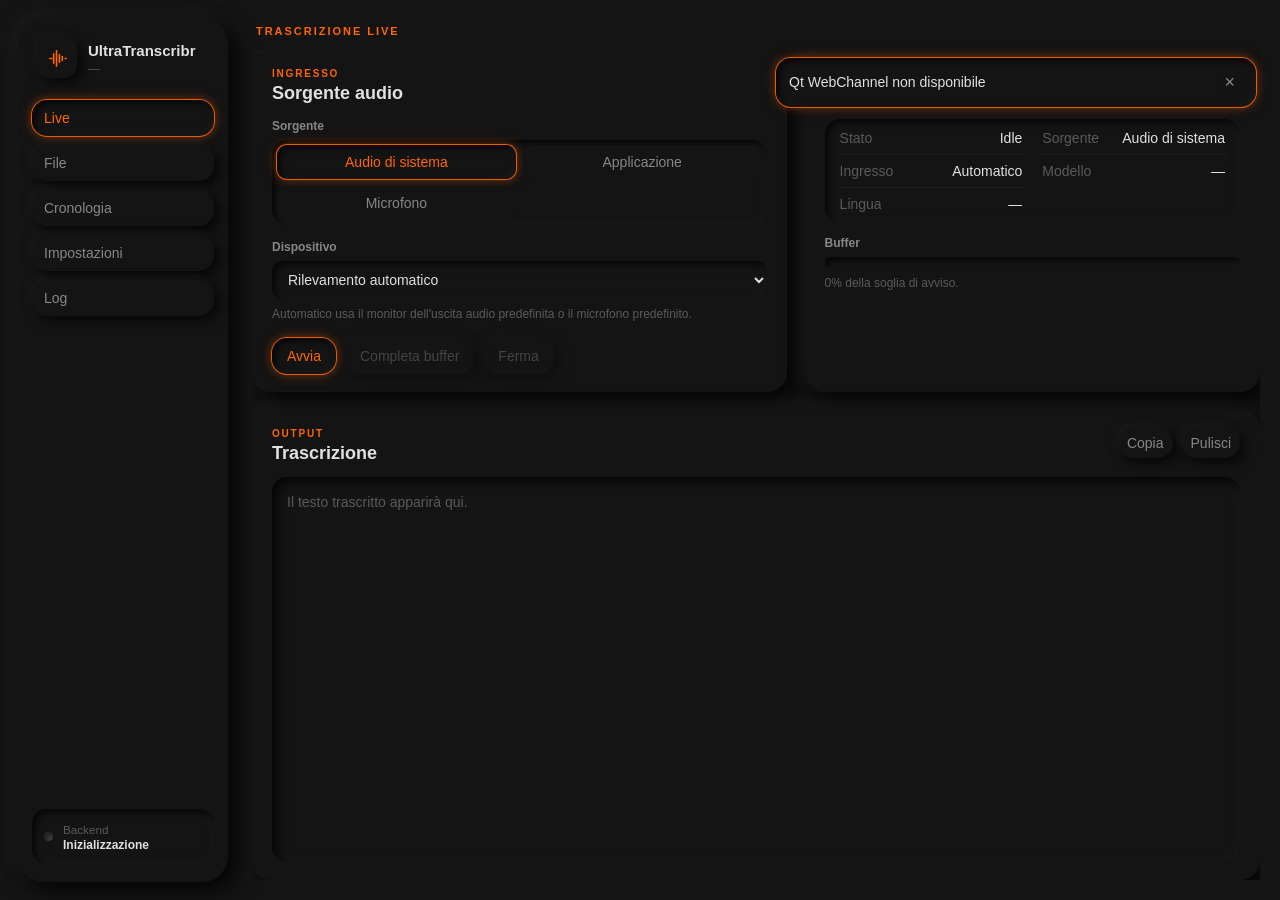
==== commit 5d4f6896: "feat(ui): add application stream selector" ====
--- a/ui/web/index.html
+++ b/ui/web/index.html
@@ -43,12 +43,23 @@
             <legend>Sorgente</legend>
             <div class="segmented">
               <button type="button" class="segment active" data-source="system" aria-pressed="true">Audio di sistema</button>
+              <button type="button" class="segment" data-source="application" aria-pressed="false">Applicazione</button>
               <button type="button" class="segment" data-source="microphone" aria-pressed="false">Microfono</button>
             </div>
           </fieldset>
-          <label for="live-device">Dispositivo</label>
-          <select id="live-device"><option value="">Rilevamento automatico</option></select>
-          <p class="help">Automatico usa il monitor dell'uscita audio predefinita o il microfono predefinito.</p>
+          <div id="live-device-field" class="source-field">
+            <label for="live-device">Dispositivo</label>
+            <select id="live-device"><option value="">Rilevamento automatico</option></select>
+            <p class="help">Automatico usa il monitor dell'uscita audio predefinita o il microfono predefinito.</p>
+          </div>
+          <div id="live-stream-field" class="source-field" hidden>
+            <label for="live-stream">Stream applicazione</label>
+            <div class="picker">
+              <select id="live-stream"><option value="">Nessuno stream in riproduzione</option></select>
+              <button id="stream-refresh" type="button">Aggiorna</button>
+            </div>
+            <p id="live-stream-meta" class="help">Seleziona uno stream PipeWire/PulseAudio. Verrà isolato e ripristinato automaticamente al termine.</p>
+          </div>
           <div class="actions">
             <button id="live-start" class="button selected" type="button">Avvia</button>
             <button id="live-drain" class="button" type="button" disabled>Completa buffer</button>
@@ -61,7 +72,7 @@
           <dl class="metrics session-summary">
             <div><dt>Stato</dt><dd id="live-status">Idle</dd></div>
             <div><dt>Sorgente</dt><dd id="live-source-value">Audio di sistema</dd></div>
-            <div><dt>Dispositivo</dt><dd id="live-device-value">Automatico</dd></div>
+            <div><dt>Ingresso</dt><dd id="live-device-value">Automatico</dd></div>
             <div><dt>Modello</dt><dd id="live-model-value">—</dd></div>
             <div><dt>Lingua</dt><dd id="live-language-value">—</dd></div>
           </dl>
@@ -136,7 +147,7 @@
         <div class="settings-grid">
           <section class="card"><div class="card-head"><div><p class="kicker">TRASCRIZIONE</p><h2>Riconoscimento</h2></div></div><div class="fields two">
             <div><label for="s-model">Modello</label><select id="s-model" name="model_size"></select></div><div><label for="s-language">Lingua</label><input id="s-language" name="language" type="text" spellcheck="false"></div>
-            <div><label for="s-source">Sorgente predefinita</label><select id="s-source" name="audio_source"><option value="system">Audio di sistema</option><option value="microphone">Microfono</option></select></div><div><label for="s-beam">Beam size</label><input id="s-beam" name="beam_size" type="number" min="1" max="64"></div>
+            <div><label for="s-source">Sorgente predefinita</label><select id="s-source" name="audio_source"><option value="system">Audio di sistema</option><option value="application">Applicazione</option><option value="microphone">Microfono</option></select></div><div><label for="s-beam">Beam size</label><input id="s-beam" name="beam_size" type="number" min="1" max="64"></div>
           </div><label class="toggle-row" for="s-vad"><span><strong>VAD</strong><small>Voice activity detection del server.</small></span><input id="s-vad" name="vad_filter" type="checkbox"><i></i></label><div class="fields two"><div><label for="s-vad-silence">Silenzio VAD (ms)</label><input id="s-vad-silence" name="vad_min_silence_ms" type="number" min="0" max="10000"></div><div><label for="s-buffer">Soglia buffer</label><input id="s-buffer" name="buffer_warn_threshold" type="number" min="1"></div></div></section>
           <section class="card"><div class="card-head"><div><p class="kicker">AUDIO</p><h2>Acquisizione</h2></div></div><div class="fields two"><div><label for="s-chunk">Chunk (ms)</label><input id="s-chunk" name="chunk_ms" type="number" min="100" max="10000" step="100"></div><div><label for="s-channels">Canali</label><select id="s-channels" name="channels"><option value="1">Mono</option><option value="2">Stereo</option></select></div><div class="wide"><label for="s-sink">Sink/dispositivo forzato</label><input id="s-sink" name="sink_name" type="text" placeholder="Vuoto = automatico"></div><div class="wide"><label for="s-keyword">Filtro microfono (opzionale)</label><input id="s-keyword" name="sink_search_keyword" type="text" placeholder="Vuoto = microfono predefinito"></div></div></section>
           <section class="card model-manager-card"><div class="card-head"><div><p class="kicker">MODELLI</p><h2>Gestione modelli Whisper</h2></div><div class="toolbar"><button type="button" id="models-refresh">Aggiorna</button></div></div><p class="help">Scarica in anticipo i modelli disponibili o libera spazio. I download interrotti vengono ripresi dal file parziale quando possibile.</p><div id="model-list" class="model-list" aria-live="polite"><p class="model-empty">Lettura modelli in corso…</p></div></section>
@@ -151,7 +162,7 @@
     <section class="view scroll-view" data-panel="logs" hidden>
       <div class="logs-grid">
         <section class="card"><div class="card-head"><div><p class="kicker">RUNTIME</p><h2>Log applicazione</h2></div><div class="toolbar"><label class="check"><input id="log-auto" type="checkbox" checked> Auto-scroll</label><button id="log-refresh" type="button">Aggiorna</button><button id="log-copy" type="button">Copia</button></div></div><pre id="log-output" class="log" tabindex="0">In attesa del bridge Python…</pre></section>
-        <section class="card"><div class="card-head"><div><p class="kicker">AUDIO</p><h2>Diagnostica dispositivi</h2></div><button id="diagnostics-run" class="button" type="button">Esegui</button></div><p class="help">Mostra output predefinito, monitor di sistema, dispositivi sounddevice e sorgenti PipeWire/PulseAudio.</p><pre id="diagnostics-output" class="log compact" tabindex="0">Nessuna diagnostica eseguita.</pre></section>
+        <section class="card"><div class="card-head"><div><p class="kicker">AUDIO</p><h2>Diagnostica dispositivi</h2></div><button id="diagnostics-run" class="button" type="button">Esegui</button></div><p class="help">Mostra output predefinito, monitor, dispositivi e stream applicazione PipeWire/PulseAudio.</p><pre id="diagnostics-output" class="log compact" tabindex="0">Nessuna diagnostica eseguita.</pre></section>
       </div>
     </section>
   </main>
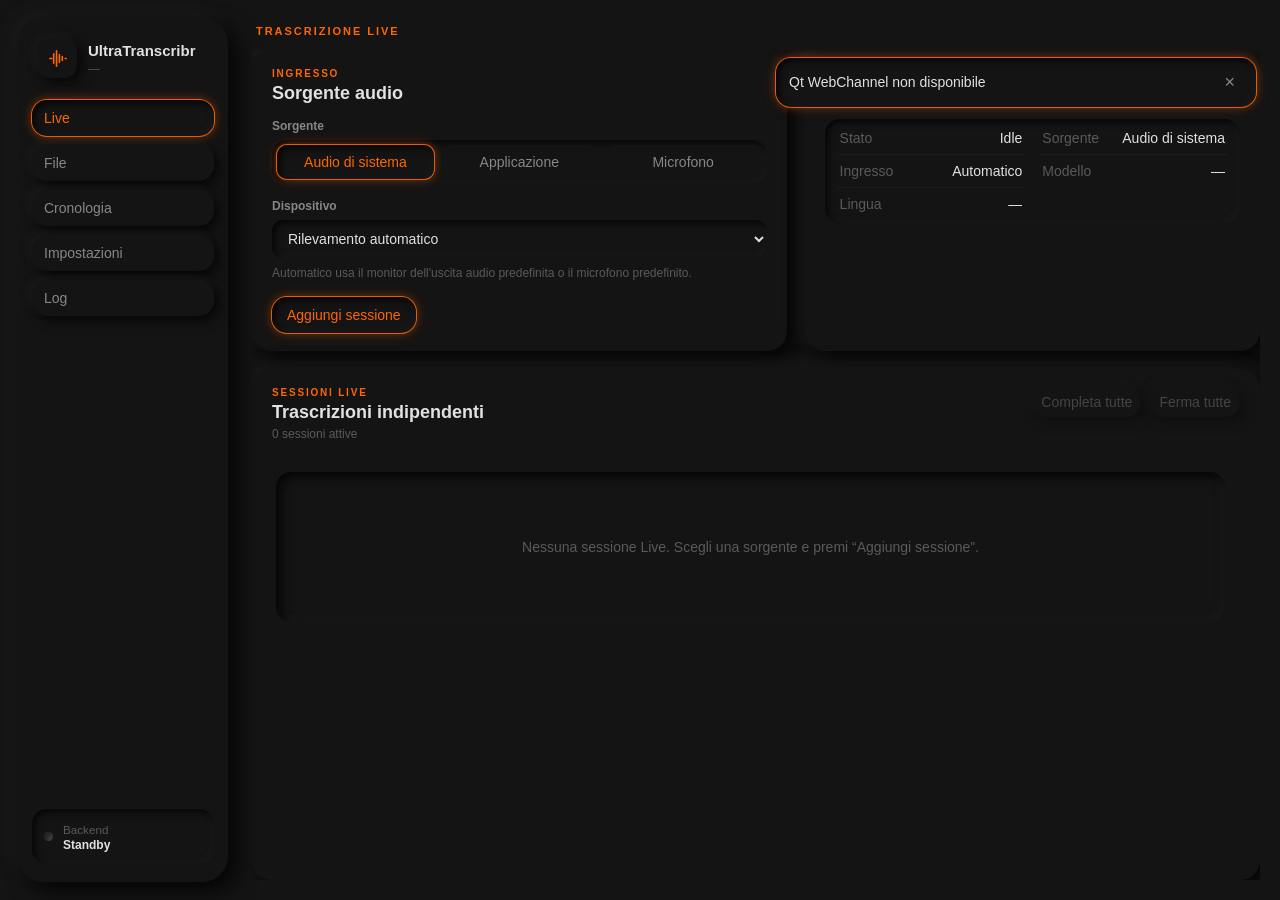
==== commit 255c6a63: "feat(ui): load multi-session live presentation" ====
--- a/ui/web/index.html
+++ b/ui/web/index.html
@@ -9,6 +9,7 @@
   <link rel="stylesheet" href="history.css">
   <link rel="stylesheet" href="models.css">
   <link rel="stylesheet" href="runtime.css">
+  <link rel="stylesheet" href="multi_live.css">
 </head>
 <body>
 <div class="shell">
@@ -155,7 +156,7 @@
           <section class="card"><div class="card-head"><div><p class="kicker">FINESTRA</p><h2>Dimensioni</h2></div></div><div class="fields two"><div><label for="s-width">Larghezza</label><input id="s-width" name="window_width" type="number" min="1200"></div><div><label for="s-height">Altezza</label><input id="s-height" name="window_height" type="number" min="800"></div></div><p class="help">Dimensione minima supportata: 1200 × 800.</p></section>
           <section class="card"><div class="card-head"><div><p class="kicker">CRONOLOGIA</p><h2>Conservazione</h2></div></div><div class="fields"><div><label for="s-retention">Conserva per giorni</label><input id="s-retention" name="history_retention_days" type="number" min="0" max="3650"></div></div><p class="help">Default 90 giorni. Imposta 0 per conservare le trascrizioni senza scadenza automatica.</p></section>
         </div>
-        <section class="card save-card"><div><p class="kicker">SALVATAGGIO</p><h2>Applica configurazione</h2><p class="help">I valori vengono validati dal modello Settings Python.</p></div><button id="settings-save" class="button selected" type="submit">Salva impostazioni</button></section>
+        <section class="card save-card"><div><p class="kicker">SALVATGIO</p><h2>Applica configurazione</h2><p class="help">I valori vengono validati dal modello Settings Python.</p></div><button id="settings-save" class="button selected" type="submit">Salva impostazioni</button></section>
       </form>
     </section>
 
@@ -169,5 +170,6 @@
 </div>
 <script src="qrc:///qtwebchannel/qwebchannel.js"></script>
 <script src="app.js"></script>
+<script src="multi_live.js"></script>
 </body>
-</html>
+</html>
--- a/ui/web/runtime.css
+++ b/ui/web/runtime.css
@@ -12,6 +12,27 @@
 #global-orb.error {
   background: var(--accent);
   box-shadow: 0 0 0 1px var(--accent-border), 0 0 10px var(--accent-glow), 0 0 18px var(--accent-glow-soft);
+}
+
+.segmented {
+  grid-template-columns: repeat(3, minmax(0, 1fr));
+}
+
+.segmented .segment {
+  min-width: 0;
+}
+
+.source-field {
+  min-width: 0;
+}
+
+.picker select {
+  flex: 1;
+  min-width: 0;
+}
+
+#live-stream-meta {
+  min-height: 2.8em;
 }
 
 .metrics.session-summary {
@@ -44,4 +65,8 @@
   .metrics.session-summary div {
     padding: 6px 2px;
   }
+
+  #live-stream-meta {
+    min-height: 0;
+  }
 }
--- a/ui/web/multi_live.css
+++ b/ui/web/multi_live.css
@@ -0,0 +1,184 @@
+.live-sessions-shell {
+  flex: 1 1 auto;
+  min-height: 0;
+  margin-bottom: 0;
+  display: flex;
+  flex-direction: column;
+}
+
+.live-sessions-shell .card-head {
+  flex: 0 0 auto;
+}
+
+.live-session-count {
+  color: var(--text-muted);
+  font-size: 12px;
+  margin-top: 4px;
+}
+
+.live-session-list {
+  flex: 1 1 auto;
+  min-height: 0;
+  overflow: auto;
+  display: grid;
+  grid-template-columns: repeat(2, minmax(0, 1fr));
+  align-content: start;
+  gap: 16px;
+  padding: 4px 6px 8px 4px;
+  scrollbar-gutter: stable;
+}
+
+.live-session-empty {
+  grid-column: 1 / -1;
+  min-height: 150px;
+  display: grid;
+  place-items: center;
+  text-align: center;
+  color: var(--text-muted);
+  border-radius: var(--radius-md);
+  background: var(--surface);
+  box-shadow: var(--shadow-inset);
+  padding: 24px;
+}
+
+.live-session-card {
+  min-width: 0;
+  border-radius: var(--radius-lg);
+  background: var(--surface);
+  box-shadow: var(--shadow-raised-soft);
+  padding: 16px;
+  display: flex;
+  flex-direction: column;
+  gap: 13px;
+}
+
+.live-session-card.terminal {
+  opacity: .78;
+}
+
+.live-session-card .card-head {
+  margin: 0;
+  align-items: center;
+}
+
+.live-session-title {
+  min-width: 0;
+}
+
+.live-session-title h3 {
+  margin: 3px 0 0;
+  font-size: 15px;
+  overflow: hidden;
+  text-overflow: ellipsis;
+  white-space: nowrap;
+}
+
+.live-session-title small {
+  display: block;
+  color: var(--text-muted);
+  margin-top: 3px;
+  overflow: hidden;
+  text-overflow: ellipsis;
+  white-space: nowrap;
+}
+
+.live-session-state {
+  display: flex;
+  align-items: center;
+  gap: 8px;
+  color: var(--text-secondary);
+  font-size: 12px;
+  flex: 0 0 auto;
+}
+
+.live-session-metrics {
+  margin: 0;
+  display: grid;
+  grid-template-columns: repeat(2, minmax(0, 1fr));
+  gap: 1px 14px;
+  padding: 8px 12px;
+  border-radius: var(--radius-md);
+  box-shadow: var(--shadow-inset-small);
+}
+
+.live-session-metrics div {
+  min-width: 0;
+  display: flex;
+  justify-content: space-between;
+  gap: 8px;
+  padding: 6px 0;
+}
+
+.live-session-metrics dt {
+  color: var(--text-muted);
+}
+
+.live-session-metrics dd {
+  margin: 0;
+  min-width: 0;
+  color: var(--text-primary);
+  text-align: right;
+  overflow: hidden;
+  text-overflow: ellipsis;
+  white-space: nowrap;
+}
+
+.live-session-buffer-row {
+  display: grid;
+  grid-template-columns: auto minmax(80px, 1fr) auto;
+  gap: 10px;
+  align-items: center;
+  color: var(--text-muted);
+  font-size: 11px;
+}
+
+.live-session-transcript {
+  min-height: 110px;
+  max-height: 220px;
+  flex: 1 1 auto;
+}
+
+.live-session-actions {
+  display: flex;
+  flex-wrap: wrap;
+  gap: 8px;
+}
+
+.live-session-actions .button {
+  padding: 8px 11px;
+  font-size: 12px;
+}
+
+.live-session-list::-webkit-scrollbar {
+  width: 9px;
+}
+
+.live-session-list::-webkit-scrollbar-thumb {
+  background: rgb(52, 52, 52);
+  border: 3px solid var(--surface);
+  border-radius: 99px;
+}
+
+@media (max-width: 1180px) {
+  .live-session-list {
+    grid-template-columns: 1fr;
+  }
+}
+
+@media (max-height: 820px) {
+  .live-session-card {
+    padding: 13px;
+    gap: 10px;
+  }
+  .live-session-transcript {
+    min-height: 85px;
+    max-height: 160px;
+  }
+}
+
+@media (prefers-reduced-motion: reduce) {
+  .live-session-card,
+  .live-session-card * {
+    transition: none !important;
+  }
+}
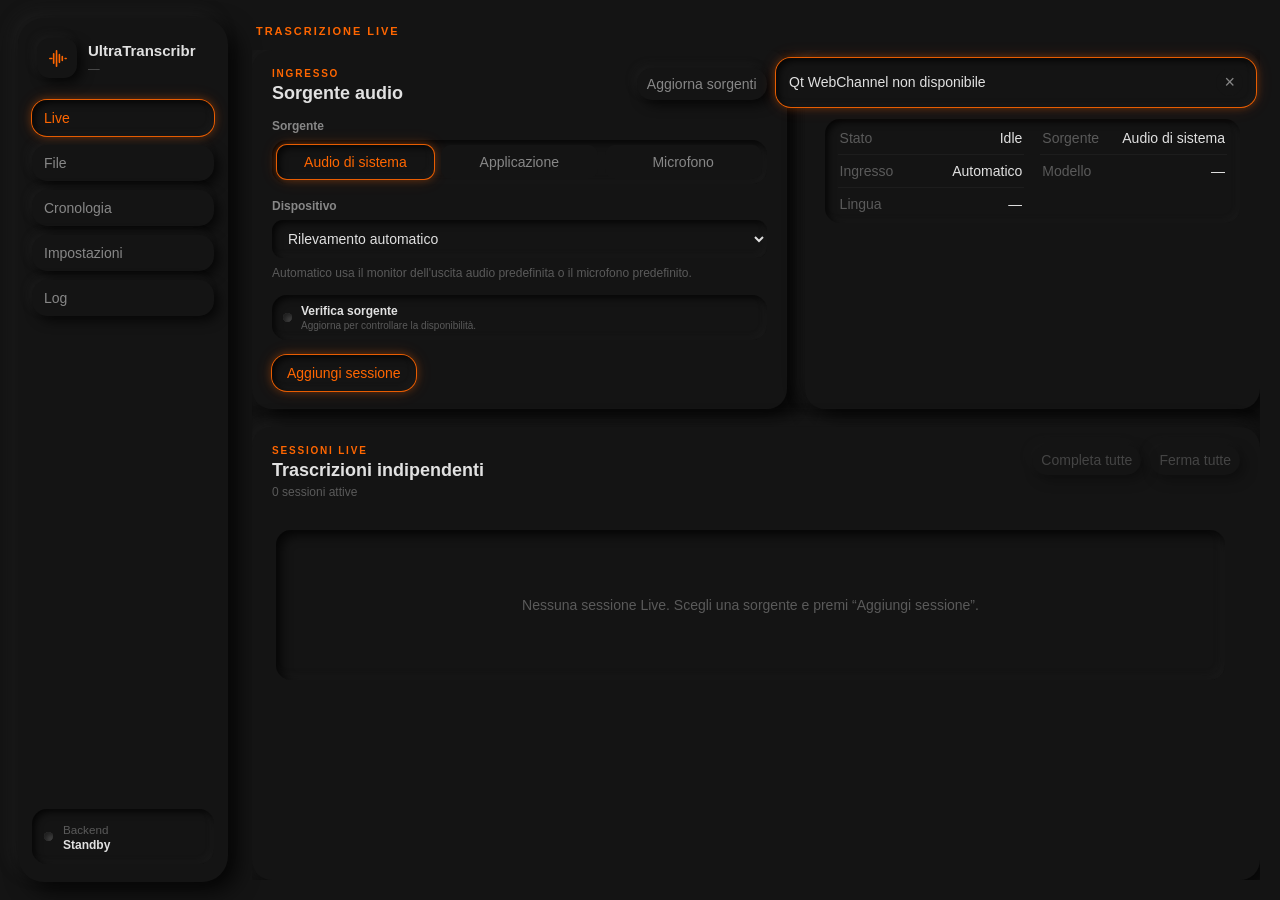
==== commit 959a2060: "Split normal and advanced settings UI" ====
--- a/ui/web/index.html
+++ b/ui/web/index.html
@@ -10,6 +10,7 @@
   <link rel="stylesheet" href="models.css">
   <link rel="stylesheet" href="runtime.css">
   <link rel="stylesheet" href="multi_live.css">
+  <link rel="stylesheet" href="settings.css">
 </head>
 <body>
 <div class="shell">
@@ -145,18 +146,82 @@
 
     <section class="view scroll-view" data-panel="settings" hidden>
       <form id="settings-form">
-        <div class="settings-grid">
-          <section class="card"><div class="card-head"><div><p class="kicker">TRASCRIZIONE</p><h2>Riconoscimento</h2></div></div><div class="fields two">
-            <div><label for="s-model">Modello</label><select id="s-model" name="model_size"></select></div><div><label for="s-language">Lingua</label><input id="s-language" name="language" type="text" spellcheck="false"></div>
-            <div><label for="s-source">Sorgente predefinita</label><select id="s-source" name="audio_source"><option value="system">Audio di sistema</option><option value="application">Applicazione</option><option value="microphone">Microfono</option></select></div><div><label for="s-beam">Beam size</label><input id="s-beam" name="beam_size" type="number" min="1" max="64"></div>
-          </div><label class="toggle-row" for="s-vad"><span><strong>VAD</strong><small>Voice activity detection del server.</small></span><input id="s-vad" name="vad_filter" type="checkbox"><i></i></label><div class="fields two"><div><label for="s-vad-silence">Silenzio VAD (ms)</label><input id="s-vad-silence" name="vad_min_silence_ms" type="number" min="0" max="10000"></div><div><label for="s-buffer">Soglia buffer</label><input id="s-buffer" name="buffer_warn_threshold" type="number" min="1"></div></div></section>
-          <section class="card"><div class="card-head"><div><p class="kicker">AUDIO</p><h2>Acquisizione</h2></div></div><div class="fields two"><div><label for="s-chunk">Chunk (ms)</label><input id="s-chunk" name="chunk_ms" type="number" min="100" max="10000" step="100"></div><div><label for="s-channels">Canali</label><select id="s-channels" name="channels"><option value="1">Mono</option><option value="2">Stereo</option></select></div><div class="wide"><label for="s-sink">Sink/dispositivo forzato</label><input id="s-sink" name="sink_name" type="text" placeholder="Vuoto = automatico"></div><div class="wide"><label for="s-keyword">Filtro microfono (opzionale)</label><input id="s-keyword" name="sink_search_keyword" type="text" placeholder="Vuoto = microfono predefinito"></div></div></section>
-          <section class="card model-manager-card"><div class="card-head"><div><p class="kicker">MODELLI</p><h2>Gestione modelli Whisper</h2></div><div class="toolbar"><button type="button" id="models-refresh">Aggiorna</button></div></div><p class="help">Scarica in anticipo i modelli disponibili o libera spazio. I download interrotti vengono ripresi dal file parziale quando possibile.</p><div id="model-list" class="model-list" aria-live="polite"><p class="model-empty">Lettura modelli in corso…</p></div></section>
-          <section class="card"><div class="card-head"><div><p class="kicker">BACKEND</p><h2>SYCL</h2></div></div><div class="fields two"><div><label for="s-port">Porta server</label><input id="s-port" name="server_port" type="number" min="1" max="65535"></div><div><label for="s-gpu">GPU layers</label><input id="s-gpu" name="gpu_layers" type="number" min="0"></div><div><label for="s-compute">Compute type</label><input id="s-compute" name="compute_type" type="text"></div><div><label for="s-device">Device</label><input id="s-device" value="sycl" readonly></div><div><label for="s-rate">Sample rate</label><input id="s-rate" value="16000 Hz" readonly></div><div><label for="s-dtype">Formato</label><input id="s-dtype" value="float32" readonly></div></div><p class="help">I parametri di avvio di whisper-server vengono applicati integralmente al successivo avvio dell'app.</p></section>
-          <section class="card"><div class="card-head"><div><p class="kicker">FINESTRA</p><h2>Dimensioni</h2></div></div><div class="fields two"><div><label for="s-width">Larghezza</label><input id="s-width" name="window_width" type="number" min="1200"></div><div><label for="s-height">Altezza</label><input id="s-height" name="window_height" type="number" min="800"></div></div><p class="help">Dimensione minima supportata: 1200 × 800.</p></section>
-          <section class="card"><div class="card-head"><div><p class="kicker">CRONOLOGIA</p><h2>Conservazione</h2></div></div><div class="fields"><div><label for="s-retention">Conserva per giorni</label><input id="s-retention" name="history_retention_days" type="number" min="0" max="3650"></div></div><p class="help">Default 90 giorni. Imposta 0 per conservare le trascrizioni senza scadenza automatica.</p></section>
+        <div class="segmented settings-tabs" role="tablist" aria-label="Livello impostazioni">
+          <button type="button" class="segment settings-tab active" data-settings-tab="normal" role="tab" aria-selected="true">Normali</button>
+          <button type="button" class="segment settings-tab" data-settings-tab="advanced" role="tab" aria-selected="false">Avanzate</button>
         </div>
-        <section class="card save-card"><div><p class="kicker">SALVATGIO</p><h2>Applica configurazione</h2><p class="help">I valori vengono validati dal modello Settings Python.</p></div><button id="settings-save" class="button selected" type="submit">Salva impostazioni</button></section>
+
+        <div class="settings-pane" data-settings-pane="normal" role="tabpanel">
+          <div class="settings-grid">
+            <section class="card">
+              <div class="card-head"><div><p class="kicker">TRASCRIZIONE</p><h2>Riconoscimento</h2></div><div class="toolbar"><button type="button" class="settings-reset" data-reset-section="recognition">Ripristina</button></div></div>
+              <div class="fields two">
+                <div><label for="s-model">Modello</label><select id="s-model" name="model_size"></select></div>
+                <div><label for="s-language">Lingua</label><input id="s-language" name="language" type="text" spellcheck="false"></div>
+                <div class="wide"><label for="s-source">Sorgente predefinita</label><select id="s-source" name="audio_source"><option value="system">Audio di sistema</option><option value="application">Applicazione</option><option value="microphone">Microfono</option></select></div>
+              </div>
+              <label class="toggle-row" for="s-vad"><span><strong>VAD</strong><small>Voice activity detection del server.</small></span><input id="s-vad" name="vad_filter" type="checkbox"><i></i></label>
+            </section>
+
+            <section class="card model-manager-card">
+              <div class="card-head"><div><p class="kicker">MODELLI</p><h2>Gestione modelli Whisper</h2></div><div class="toolbar"><button type="button" id="models-refresh">Aggiorna</button></div></div>
+              <p class="help">Scarica in anticipo i modelli disponibili o libera spazio. I download interrotti vengono ripresi dal file parziale quando possibile.</p>
+              <div id="model-list" class="model-list" aria-live="polite"><p class="model-empty">Lettura modelli in corso…</p></div>
+            </section>
+
+            <section class="card">
+              <div class="card-head"><div><p class="kicker">CRONOLOGIA</p><h2>Conservazione</h2></div><div class="toolbar"><button type="button" class="settings-reset" data-reset-section="history">Ripristina</button></div></div>
+              <div class="fields"><div><label for="s-retention">Conserva per giorni</label><input id="s-retention" name="history_retention_days" type="number" min="0" max="3650"></div></div>
+              <p class="help">Default 90 giorni. Imposta 0 per conservare le trascrizioni senza scadenza automatica.</p>
+            </section>
+          </div>
+        </div>
+
+        <div class="settings-pane" data-settings-pane="advanced" role="tabpanel" hidden>
+          <div class="settings-grid">
+            <section class="card">
+              <div class="card-head"><div><p class="kicker">TRASCRIZIONE</p><h2>Regolazioni avanzate</h2></div><div class="toolbar"><button type="button" class="settings-reset" data-reset-section="tuning">Ripristina</button></div></div>
+              <div class="fields two">
+                <div><label for="s-beam">Beam size</label><input id="s-beam" name="beam_size" type="number" min="1" max="64"></div>
+                <div><label for="s-vad-silence">Silenzio VAD (ms)</label><input id="s-vad-silence" name="vad_min_silence_ms" type="number" min="0" max="10000"></div>
+                <div><label for="s-buffer">Soglia buffer</label><input id="s-buffer" name="buffer_warn_threshold" type="number" min="1"></div>
+              </div>
+            </section>
+
+            <section class="card">
+              <div class="card-head"><div><p class="kicker">AUDIO</p><h2>Acquisizione avanzata</h2></div><div class="toolbar"><button type="button" class="settings-reset" data-reset-section="audio">Ripristina</button></div></div>
+              <div class="fields two">
+                <div><label for="s-chunk">Chunk (ms)</label><input id="s-chunk" name="chunk_ms" type="number" min="100" max="10000" step="100"></div>
+                <div><label for="s-channels">Canali</label><select id="s-channels" name="channels"><option value="1">Mono</option><option value="2">Stereo</option></select></div>
+                <div class="wide"><label for="s-sink">Sink/dispositivo forzato</label><input id="s-sink" name="sink_name" type="text" placeholder="Vuoto = automatico"></div>
+                <div class="wide"><label for="s-keyword">Filtro microfono (opzionale)</label><input id="s-keyword" name="sink_search_keyword" type="text" placeholder="Vuoto = microfono predefinito"></div>
+              </div>
+            </section>
+
+            <section class="card">
+              <div class="card-head"><div><p class="kicker">BACKEND</p><h2>SYCL</h2></div><div class="toolbar"><button type="button" class="settings-reset" data-reset-section="backend">Ripristina</button></div></div>
+              <div class="fields two">
+                <div><label for="s-port">Porta server</label><input id="s-port" name="server_port" type="number" min="1" max="65535"></div>
+                <div><label for="s-gpu">GPU layers</label><input id="s-gpu" name="gpu_layers" type="number" min="0"></div>
+                <div><label for="s-compute">Compute type</label><input id="s-compute" name="compute_type" type="text"></div>
+                <div><label for="s-device">Device</label><input id="s-device" value="sycl" readonly></div>
+                <div><label for="s-rate">Sample rate</label><input id="s-rate" value="16000 Hz" readonly></div>
+                <div><label for="s-dtype">Formato</label><input id="s-dtype" value="float32" readonly></div>
+              </div>
+              <p class="help">I parametri di avvio di whisper-server vengono applicati integralmente al successivo avvio dell'app.</p>
+            </section>
+
+            <section class="card">
+              <div class="card-head"><div><p class="kicker">FINESTRA</p><h2>Geometria automatica</h2></div></div>
+              <div class="settings-geometry-note"><strong>Salvataggio automatico attivo</strong><span>UltraTranscribr memorizza l'ultima dimensione della finestra durante il ridimensionamento e rispetta sempre il minimo 1200 × 800.</span></div>
+            </section>
+          </div>
+        </div>
+
+        <input id="s-width" type="hidden" disabled aria-hidden="true">
+        <input id="s-height" type="hidden" disabled aria-hidden="true">
+
+        <section class="card save-card"><div><p class="kicker">SALVATAGGIO</p><h2>Applica configurazione</h2><p class="help">I valori vengono validati dal modello Settings Python. I reset agiscono solo sulla sezione scelta.</p></div><button id="settings-save" class="button selected" type="submit">Salva impostazioni</button></section>
       </form>
     </section>
 
@@ -171,5 +236,6 @@
 <script src="qrc:///qtwebchannel/qwebchannel.js"></script>
 <script src="app.js"></script>
 <script src="multi_live.js"></script>
+<script src="settings_cleanup.js"></script>
 </body>
 </html>
--- a/ui/web/settings.css
+++ b/ui/web/settings.css
@@ -0,0 +1,52 @@
+.settings-tabs {
+  grid-template-columns: repeat(2, minmax(0, 1fr));
+  width: min(430px, 100%);
+  margin: 2px 0 18px;
+}
+
+.settings-tab {
+  text-align: center;
+}
+
+.settings-tab[aria-selected="true"] {
+  color: var(--accent);
+  box-shadow: var(--shadow-active);
+}
+
+.settings-pane {
+  min-width: 0;
+}
+
+.settings-pane .settings-grid {
+  align-items: start;
+}
+
+.settings-reset {
+  white-space: nowrap;
+}
+
+.settings-geometry-note {
+  display: grid;
+  gap: 8px;
+  padding: 12px 13px;
+  border-radius: var(--radius-md);
+  background: var(--surface);
+  box-shadow: var(--shadow-inset-small);
+}
+
+.settings-geometry-note strong {
+  color: var(--text-primary);
+  font-size: 13px;
+}
+
+.settings-geometry-note span {
+  color: var(--text-muted);
+  font-size: 12px;
+  line-height: 1.45;
+}
+
+@media (max-width: 1120px) {
+  .settings-pane .settings-grid {
+    grid-template-columns: 1fr;
+  }
+}
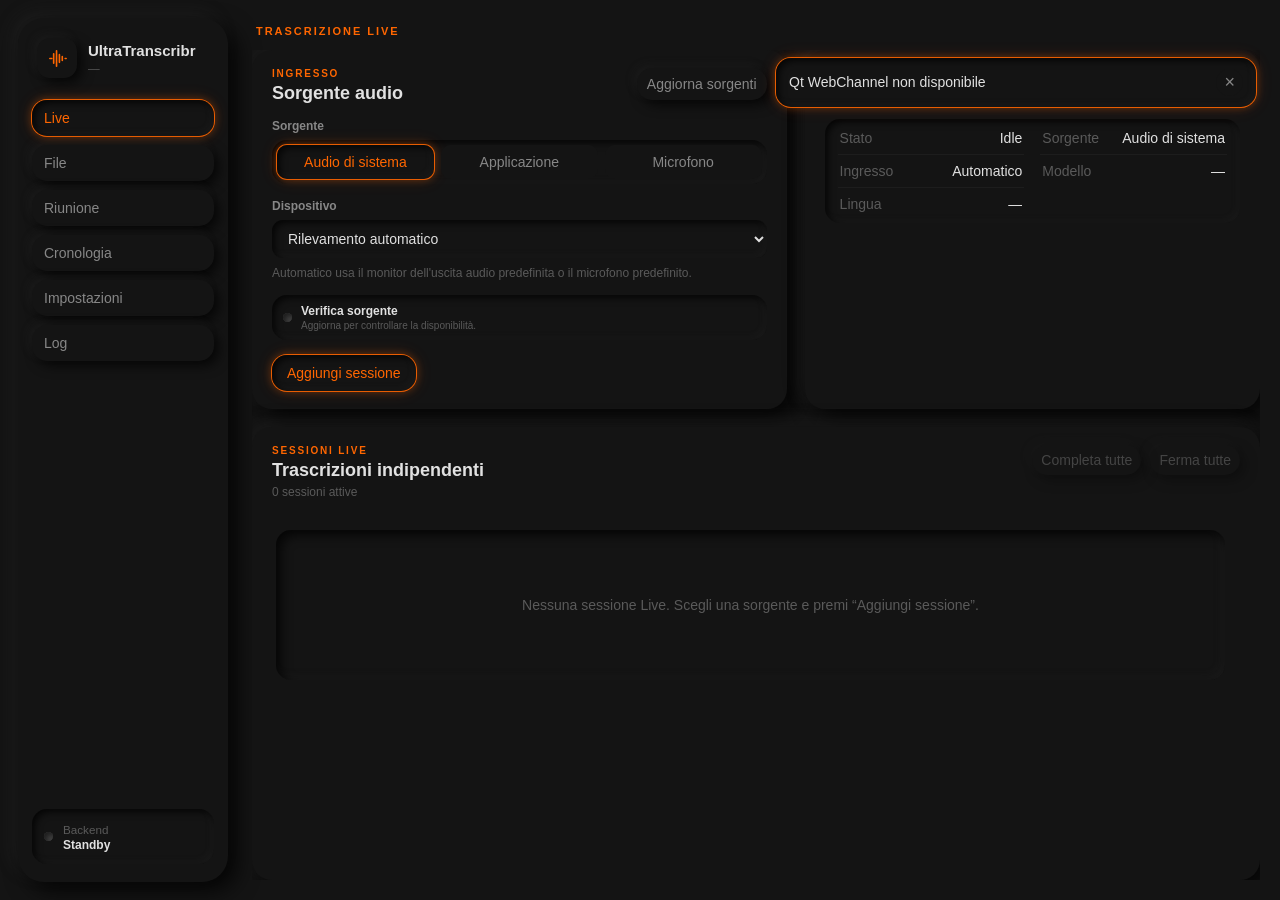
==== commit 8b705a22: "Load frontend composition runtime" ====
--- a/ui/web/index.html
+++ b/ui/web/index.html
@@ -235,6 +235,7 @@
 </div>
 <script src="qrc:///qtwebchannel/qwebchannel.js"></script>
 <script src="app.js"></script>
+<script src="ui_runtime.js"></script>
 <script src="multi_live.js"></script>
 <script src="settings_cleanup.js"></script>
 </body>
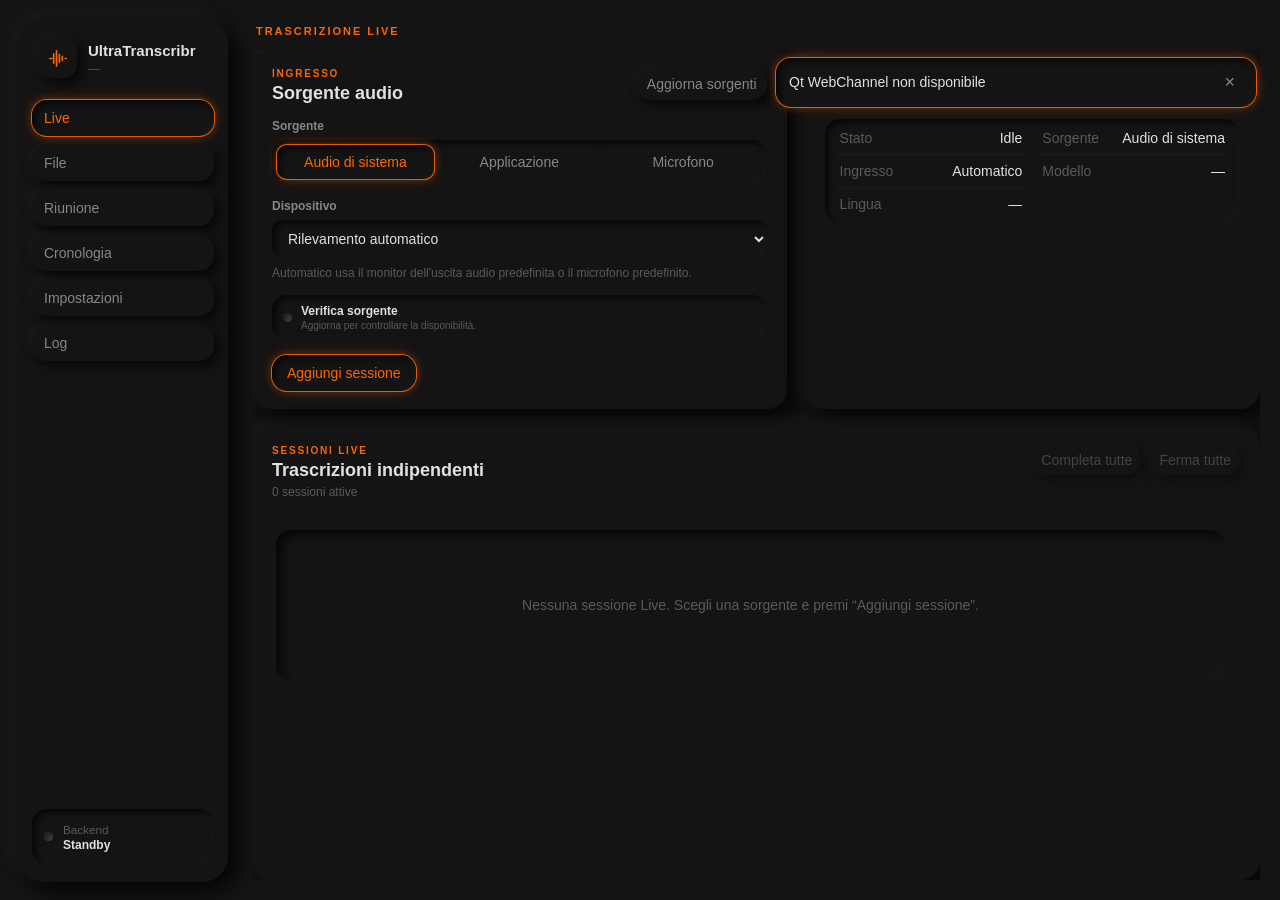
==== commit d30a9fb6: "Load frontend modules from app composition root" ====
--- a/ui/web/index.html
+++ b/ui/web/index.html
@@ -235,7 +235,6 @@
 </div>
 <script src="qrc:///qtwebchannel/qwebchannel.js"></script>
 <script src="app.js"></script>
-<script src="ui_runtime.js"></script>
 <script src="multi_live.js"></script>
 <script src="settings_cleanup.js"></script>
 </body>
